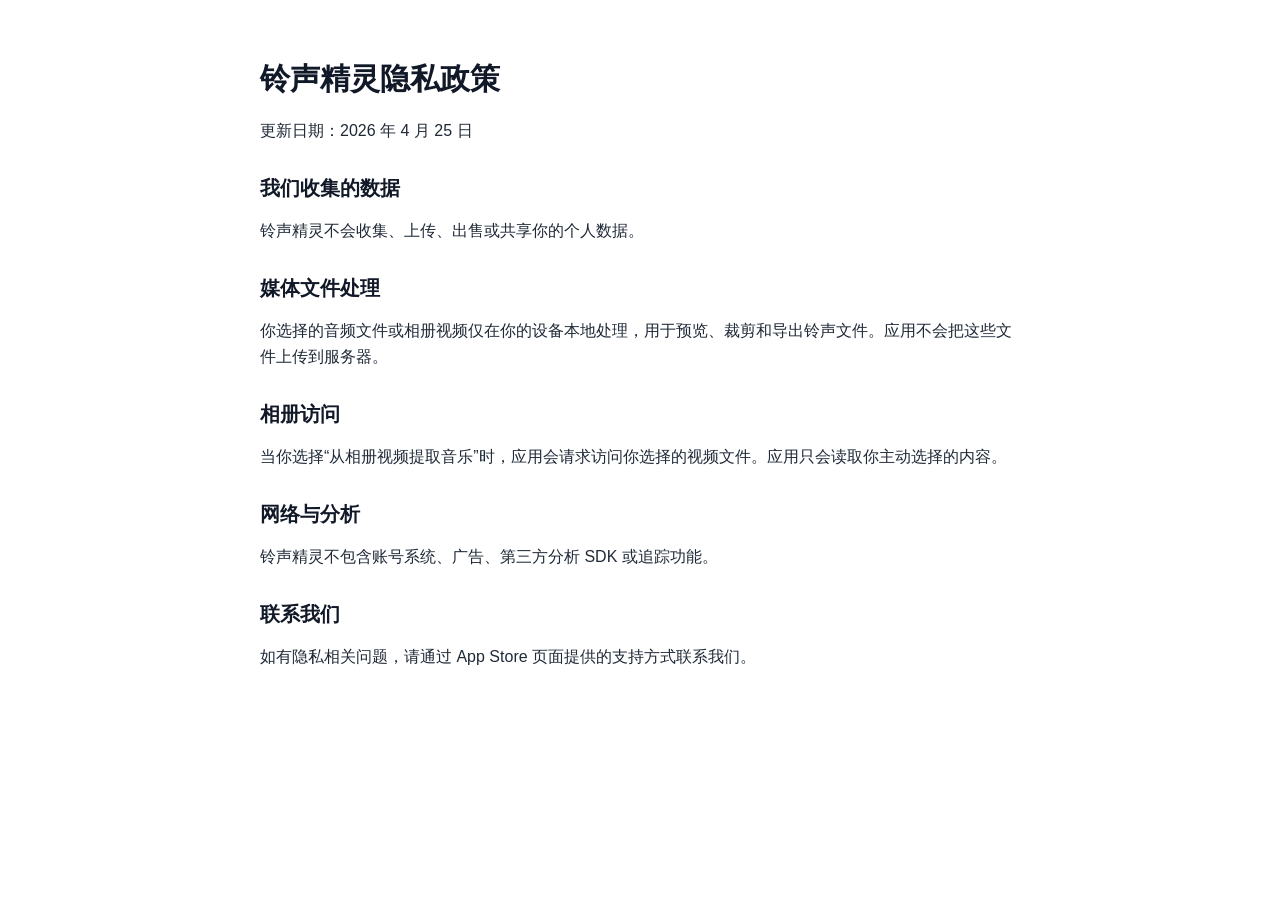
==== privacy-policy.html @ 5134e8c3 "Add files via upload" ====
<!doctype html>
<html lang="zh-Hans">
<head>
  <meta charset="utf-8">
  <meta name="viewport" content="width=device-width, initial-scale=1">
  <title>铃声精灵隐私政策</title>
  <style>
    body {
      max-width: 760px;
      margin: 0 auto;
      padding: 40px 20px;
      color: #1f2937;
      font: 16px/1.65 -apple-system, BlinkMacSystemFont, "Segoe UI", sans-serif;
    }
    h1, h2 { color: #111827; line-height: 1.25; }
    h1 { font-size: 30px; }
    h2 { font-size: 20px; margin-top: 32px; }
    p, li { margin: 10px 0; }
  </style>
</head>
<body>
  <h1>铃声精灵隐私政策</h1>
  <p>更新日期：2026 年 4 月 25 日</p>

  <h2>我们收集的数据</h2>
  <p>铃声精灵不会收集、上传、出售或共享你的个人数据。</p>

  <h2>媒体文件处理</h2>
  <p>你选择的音频文件或相册视频仅在你的设备本地处理，用于预览、裁剪和导出铃声文件。应用不会把这些文件上传到服务器。</p>

  <h2>相册访问</h2>
  <p>当你选择“从相册视频提取音乐”时，应用会请求访问你选择的视频文件。应用只会读取你主动选择的内容。</p>

  <h2>网络与分析</h2>
  <p>铃声精灵不包含账号系统、广告、第三方分析 SDK 或追踪功能。</p>

  <h2>联系我们</h2>
  <p>如有隐私相关问题，请通过 App Store 页面提供的支持方式联系我们。</p>
</body>
</html>
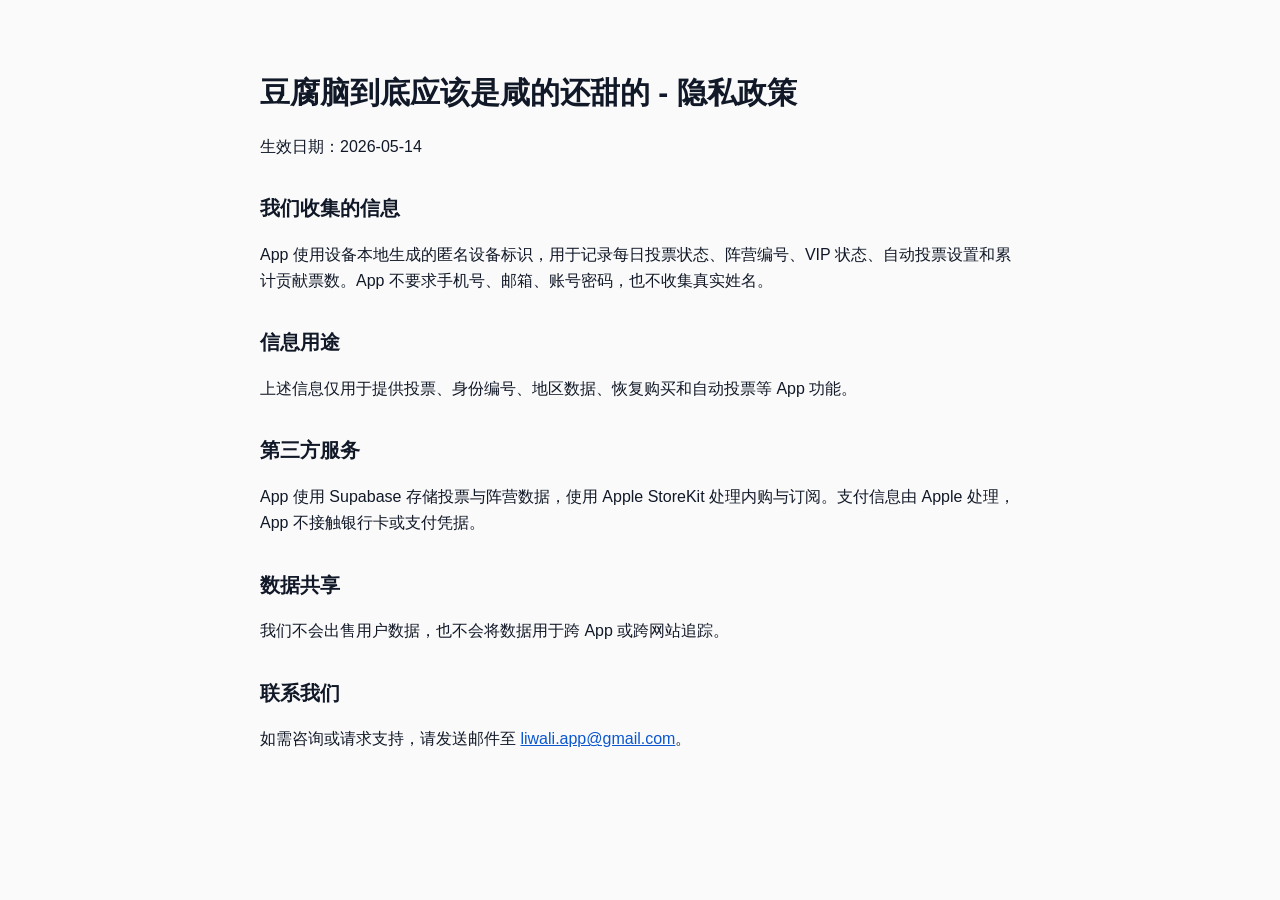
==== commit 09fc1e10: "Update tofu app privacy policy" ====
--- a/privacy-policy.html
+++ b/privacy-policy.html
@@ -1,40 +1,36 @@
 <!doctype html>
-<html lang="zh-Hans">
+<html lang="zh-CN">
 <head>
   <meta charset="utf-8">
   <meta name="viewport" content="width=device-width, initial-scale=1">
-  <title>铃声精灵隐私政策</title>
+  <title>豆腐脑到底应该是咸的还甜的 - 隐私政策</title>
   <style>
-    body {
-      max-width: 760px;
-      margin: 0 auto;
-      padding: 40px 20px;
-      color: #1f2937;
-      font: 16px/1.65 -apple-system, BlinkMacSystemFont, "Segoe UI", sans-serif;
-    }
-    h1, h2 { color: #111827; line-height: 1.25; }
-    h1 { font-size: 30px; }
+    body { font-family: -apple-system, BlinkMacSystemFont, "Segoe UI", sans-serif; line-height: 1.65; margin: 0; color: #111827; background: #fafafa; }
+    main { max-width: 760px; margin: 0 auto; padding: 48px 20px; }
+    h1 { font-size: 30px; margin-bottom: 8px; }
     h2 { font-size: 20px; margin-top: 32px; }
-    p, li { margin: 10px 0; }
+    a { color: #0b57d0; }
   </style>
 </head>
 <body>
-  <h1>铃声精灵隐私政策</h1>
-  <p>更新日期：2026 年 4 月 25 日</p>
+  <main>
+    <h1>豆腐脑到底应该是咸的还甜的 - 隐私政策</h1>
+    <p>生效日期：2026-05-14</p>
 
-  <h2>我们收集的数据</h2>
-  <p>铃声精灵不会收集、上传、出售或共享你的个人数据。</p>
+    <h2>我们收集的信息</h2>
+    <p>App 使用设备本地生成的匿名设备标识，用于记录每日投票状态、阵营编号、VIP 状态、自动投票设置和累计贡献票数。App 不要求手机号、邮箱、账号密码，也不收集真实姓名。</p>
 
-  <h2>媒体文件处理</h2>
-  <p>你选择的音频文件或相册视频仅在你的设备本地处理，用于预览、裁剪和导出铃声文件。应用不会把这些文件上传到服务器。</p>
+    <h2>信息用途</h2>
+    <p>上述信息仅用于提供投票、身份编号、地区数据、恢复购买和自动投票等 App 功能。</p>
 
-  <h2>相册访问</h2>
-  <p>当你选择“从相册视频提取音乐”时，应用会请求访问你选择的视频文件。应用只会读取你主动选择的内容。</p>
+    <h2>第三方服务</h2>
+    <p>App 使用 Supabase 存储投票与阵营数据，使用 Apple StoreKit 处理内购与订阅。支付信息由 Apple 处理，App 不接触银行卡或支付凭据。</p>
 
-  <h2>网络与分析</h2>
-  <p>铃声精灵不包含账号系统、广告、第三方分析 SDK 或追踪功能。</p>
+    <h2>数据共享</h2>
+    <p>我们不会出售用户数据，也不会将数据用于跨 App 或跨网站追踪。</p>
 
-  <h2>联系我们</h2>
-  <p>如有隐私相关问题，请通过 App Store 页面提供的支持方式联系我们。</p>
+    <h2>联系我们</h2>
+    <p>如需咨询或请求支持，请发送邮件至 <a href="mailto:liwali.app@gmail.com">liwali.app@gmail.com</a>。</p>
+  </main>
 </body>
 </html>
